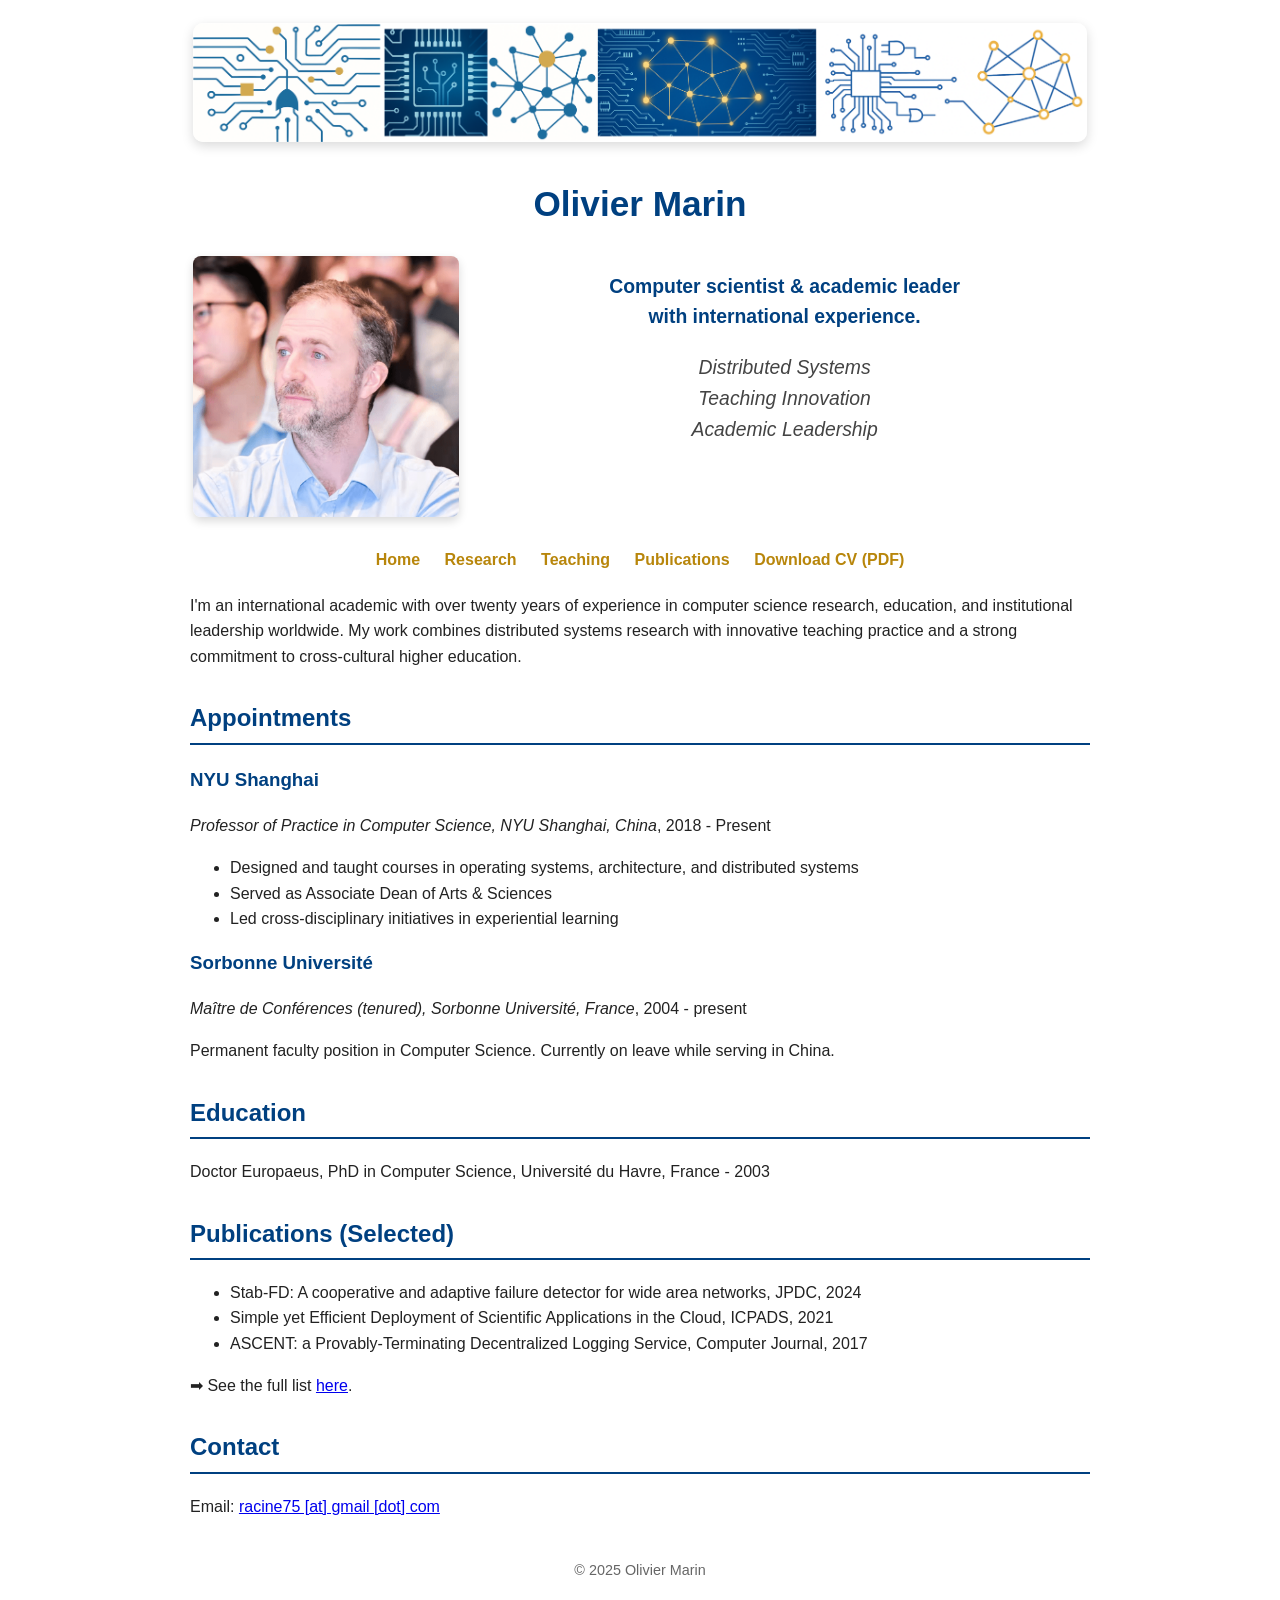
==== index.html @ efd32a75 "Add files via upload" ====
<!DOCTYPE html>
<html lang="en">
<head>
  <meta charset="UTF-8">
  <title>Olivier Marin – Resume</title>
  <link rel="stylesheet" href="style.css">
</head>
<body>
  <!-- Banner -->
  <table class="banner">
    <tr>
      <td>
        <img src="Pix/banner.png" alt="Olivier Marin" class="banner-img">
      </td>
    </tr>
  </table>

 <header>
  <h1>Olivier Marin</h1>

  <!-- Profile table -->
  <table class="profile-table">
    <tr>
      <td class="profile-pic">
        <img src="Pix/headshot.png" alt="Olivier Marin" class="portrait-img">
      </td>
      <td class="profile-text">
        <p class="tagline">Computer scientist & academic leader<br> with international experience.</p>
        <p> <em>Distributed Systems <br> Teaching Innovation <br> Academic Leadership</em></p>
      </td>
    </tr>
  </table>

</header>

  <nav>
    <a href="index.html">Home</a>
    <a href="research.html">Research</a>
    <a href="teaching.html">Teaching</a>
    <a href="publications.html">Publications</a>
    <a href="cv-olivier-marin.pdf">Download CV (PDF)</a>
  </nav>

  <main>

    <section>
      <p>
          I'm an international academic with over twenty years of experience in computer science
          research, education, and institutional leadership worldwide.
          My work combines distributed systems research with innovative teaching practice 
          and a strong commitment to cross-cultural higher education.
      </p>
    </section>

    <section>
      <h2>Appointments</h2>
      <article>
        <h3>NYU Shanghai</h3>
        <p><em>Professor of Practice in Computer Science, NYU Shanghai, China</em>, 2018 - Present</p>
        <ul>
          <li>Designed and taught courses in operating systems, architecture, and distributed systems</li>
          <li>Served as Associate Dean of Arts &amp; Sciences</li>
          <li>Led cross-disciplinary initiatives in experiential learning</li>
        </ul>
      </article>

      <article>
        <h3>Sorbonne Université</h3>
        <p><em>Maître de Conférences (tenured), Sorbonne Université, France</em>, 2004 - present</p>
        <p>Permanent faculty position in Computer Science. Currently on leave while serving in China.</p>
      </article>
    </section>

    <section>
      <h2>Education</h2>
      <p>Doctor Europaeus, PhD in Computer Science, Université du Havre, France - 2003</p>
    </section>

    <section>
      <h2>Publications (Selected)</h2>
      <ul>
        <li>Stab-FD: A cooperative and adaptive failure detector for wide area networks, JPDC, 2024</li>
        <li>Simple yet Efficient Deployment of Scientific Applications in the Cloud, ICPADS, 2021</li>
        <li>ASCENT: a Provably-Terminating Decentralized Logging Service, Computer Journal, 2017</li>
      </ul>
      <p>➡ See the full list <a href="http://publicationslist.org/olivier.marin">here</a>.</p>
    </section>

    <section>
      <h2>Contact</h2>
      <p>
        Email:
        <!-- visible, obfuscated text for users; link assembled by JS to avoid simple crawlers -->
        <a id="email-link" href="#">racine75 [at] gmail [dot] com</a>
        <noscript> (JavaScript is disabled; email shown as text to avoid scraping: racine75 [at] gmail [dot] com)</noscript>
      </p>
    </section>
  </main>

  <footer>
    <p>© 2025 Olivier Marin</p>
  </footer>

  <!-- Email obfuscation script: constructs a proper mailto link in the browser -->
  <script>
    (function() {
      var user = 'racine75';
      var domain = 'gmail.com';
      var el = document.getElementById('email-link');
      if (!el) return;
      // display obfuscated text to users
      el.textContent = user + ' [at] ' + domain.replace('.', ' [dot] ');
      // produce clickable mailto link
      el.href = 'mailto:' + user + '@' + domain;
      // optional: set rel attributes to be safe
      el.setAttribute('rel', 'noopener noreferrer');
    })();
  </script>
</body>
</html>
---- style.css ----
/* General layout */
body {
  font-family: "Helvetica Neue", Arial, sans-serif;
  background: #ffffff;
  color: #222;
  line-height: 1.6;
  max-width: 900px;
  margin: auto;
  padding: 20px;
}

/* Header */
header {
  text-align: center;
  margin-bottom: 20px;
}

header h1 {
  font-size: 2.2em;
  color: #004080; /* deep blue */
  margin-bottom: 0.2em;
}

header p {
  font-size: 1.1em;
  color: #444;
}

/* Navigation bar */
nav {
  text-align: center;
  margin: 20px 0;
}

nav a {
  margin: 0 10px;
  text-decoration: none;
  color: #b8860b; /* gold */
  font-weight: bold;
}

nav a:hover {
  text-decoration: underline;
}

/* Section titles */
h2 {
  color: #004080; /* blue */
  border-bottom: 2px solid #004080;
  padding-bottom: 5px;
  margin-top: 30px;
}

/* Subheadings */
h3 {
  color: #004080;
  margin-top: 15px;
}

/* Footer */
footer {
  text-align: center;
  font-size: 0.9em;
  margin-top: 40px;
  color: #666;
}

.pub-list {
  list-style-type: none;
  padding-left: 0;
}

.pub-list li {
  margin-bottom: 15px;
}

.pub-list a {
  color: #b8860b; /* gold */
  text-decoration: none;
}

.pub-list a:hover {
  text-decoration: underline;
}

/* Banner table */
.banner {
  width: 100%;
  text-align: center;
  margin-bottom: 20px;
  border: none;
}

.banner-img {
  max-width: 100%;
  height: auto;
  border-radius: 10px; /* soft corners */
  box-shadow: 0 4px 12px rgba(0,0,0,0.15);
}

/* Profile table */
.profile-table {
  width: 100%;
  margin: 20px auto;
  border: none;
}

.profile-pic {
  width: 30%;
  text-align: center;
  vertical-align: top;
}

.profile-pic img.portrait-img {
  max-width: 100%;
  height: auto;
  border-radius: 8px;
  box-shadow: 0 4px 10px rgba(0,0,0,0.15);
}

.profile-text {
  width: 70%;
  padding-left: 20px;
  vertical-align: top;
  font-size: 1.1em;
  color: #333;
}

.tagline {
  text-align: center;
  margin-top: 15px;
  font-weight: bold;
  color: #004080;
}
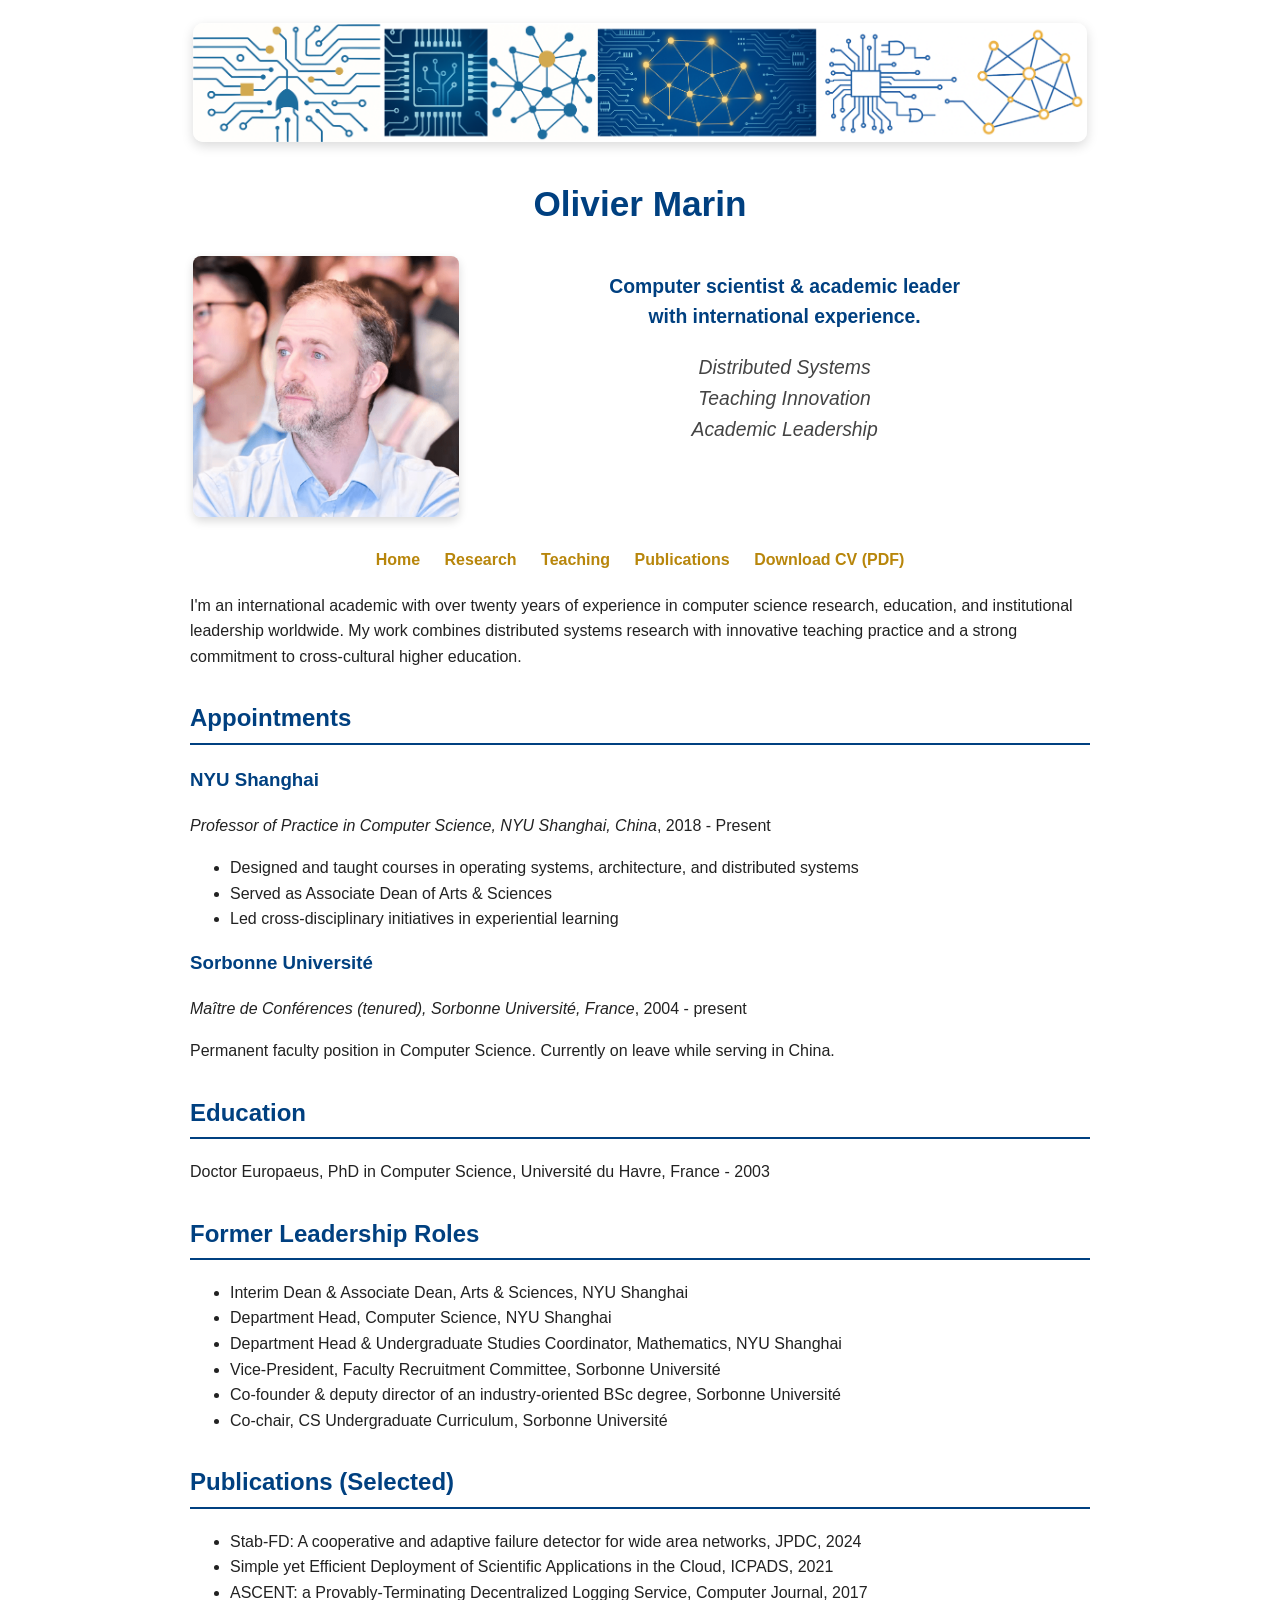
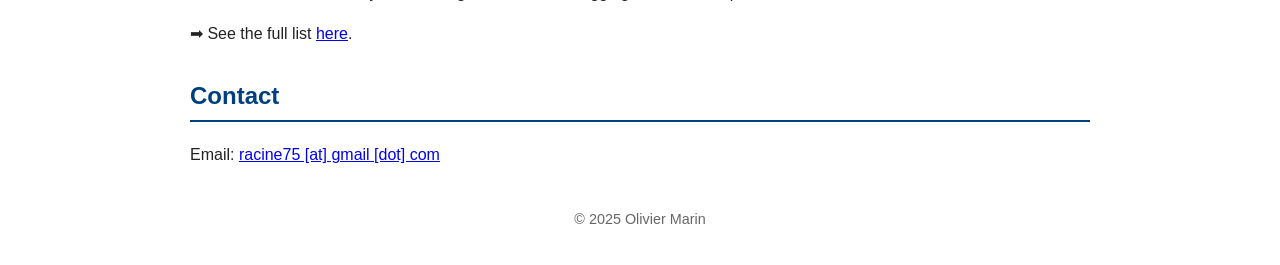
==== commit 8794a239: "Update index.html" ====
--- a/index.html
+++ b/index.html
@@ -77,6 +77,18 @@
     </section>
 
     <section>
+      <h2>Former Leadership Roles</h2>
+      <ul>
+        <li>Interim Dean & Associate Dean, Arts & Sciences, NYU Shanghai</li>
+        <li>Department Head, Computer Science, NYU Shanghai</li>
+        <li>Department Head & Undergraduate Studies Coordinator, Mathematics, NYU Shanghai</li>
+        <li>Vice-President, Faculty Recruitment Committee, Sorbonne Université</li>
+        <li>Co-founder & deputy director of an industry-oriented BSc degree, Sorbonne Université</li>
+        <li>Co-chair, CS Undergraduate Curriculum, Sorbonne Université</li>
+      </ul>
+    </section>
+
+    <section>
       <h2>Publications (Selected)</h2>
       <ul>
         <li>Stab-FD: A cooperative and adaptive failure detector for wide area networks, JPDC, 2024</li>
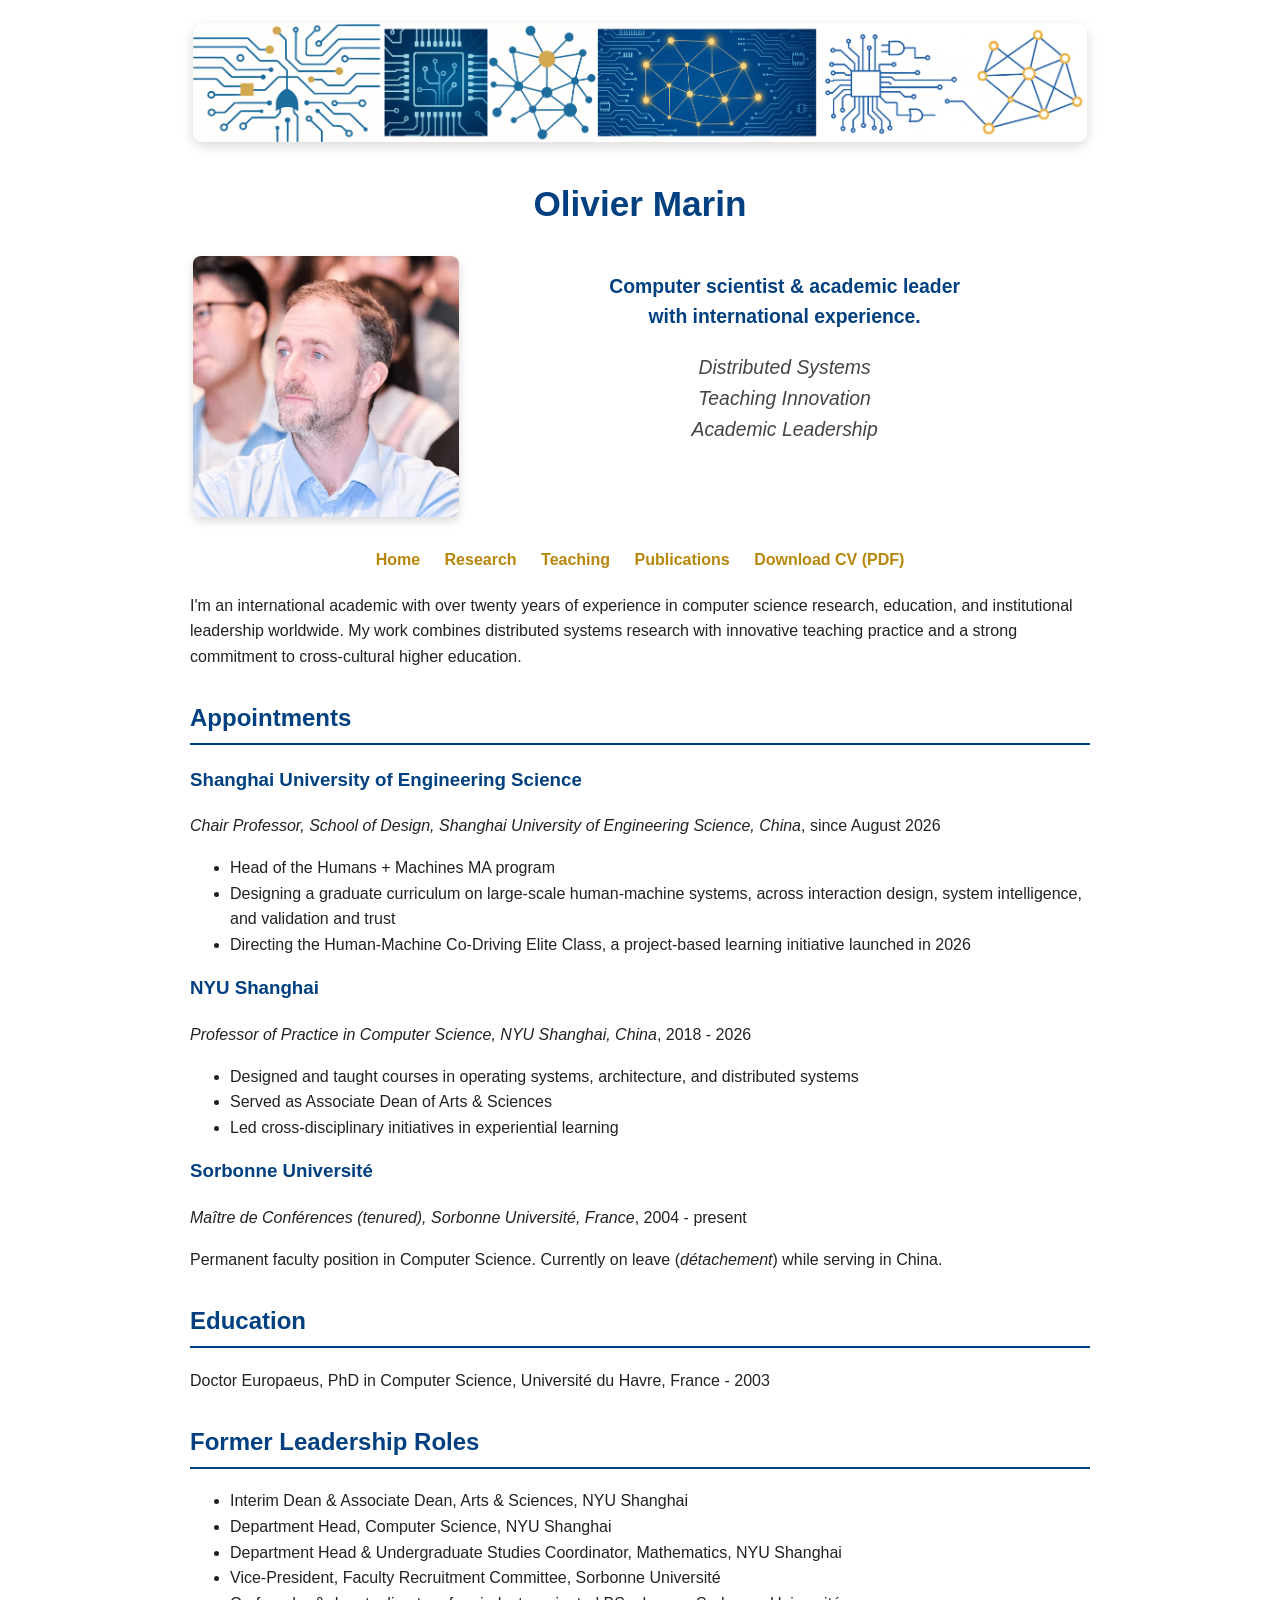
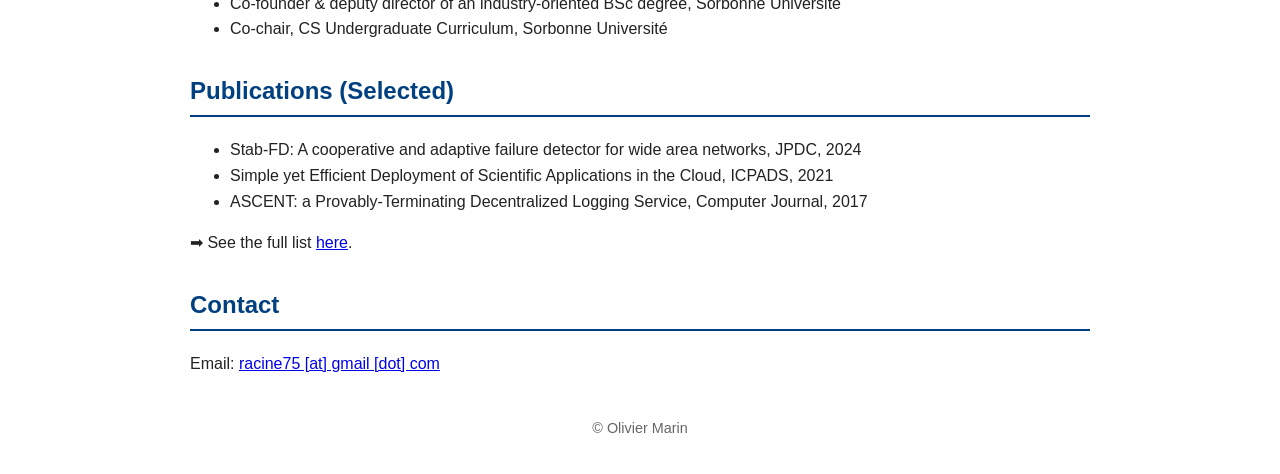
==== commit ef99471c: "Update: joined SUES" ====
--- a/index.html
+++ b/index.html
@@ -2,7 +2,7 @@
 <html lang="en">
 <head>
   <meta charset="UTF-8">
-  <title>Olivier Marin – Resume</title>
+  <title>Olivier Marin - Resume</title>
   <link rel="stylesheet" href="style.css">
 </head>
 <body>
@@ -55,8 +55,18 @@
     <section>
       <h2>Appointments</h2>
       <article>
+        <h3>Shanghai University of Engineering Science</h3>
+        <p><em>Chair Professor, School of Design, Shanghai University of Engineering Science, China</em>, since August 2026</p>
+        <ul>
+          <li>Head of the Humans + Machines MA program</li>
+          <li>Designing a graduate curriculum on large-scale human-machine systems, across interaction design, system intelligence, and validation and trust</li>
+          <li>Directing the Human-Machine Co-Driving Elite Class, a project-based learning initiative launched in 2026</li>
+        </ul>
+      </article>
+
+      <article>
         <h3>NYU Shanghai</h3>
-        <p><em>Professor of Practice in Computer Science, NYU Shanghai, China</em>, 2018 - Present</p>
+        <p><em>Professor of Practice in Computer Science, NYU Shanghai, China</em>, 2018 - 2026</p>
         <ul>
           <li>Designed and taught courses in operating systems, architecture, and distributed systems</li>
           <li>Served as Associate Dean of Arts &amp; Sciences</li>
@@ -67,7 +77,7 @@
       <article>
         <h3>Sorbonne Université</h3>
         <p><em>Maître de Conférences (tenured), Sorbonne Université, France</em>, 2004 - present</p>
-        <p>Permanent faculty position in Computer Science. Currently on leave while serving in China.</p>
+        <p>Permanent faculty position in Computer Science. Currently on leave (<em>détachement</em>) while serving in China.</p>
       </article>
     </section>
 
@@ -110,7 +120,7 @@
   </main>
 
   <footer>
-    <p>© 2025 Olivier Marin</p>
+    <p>© Olivier Marin</p>
   </footer>
 
   <!-- Email obfuscation script: constructs a proper mailto link in the browser -->
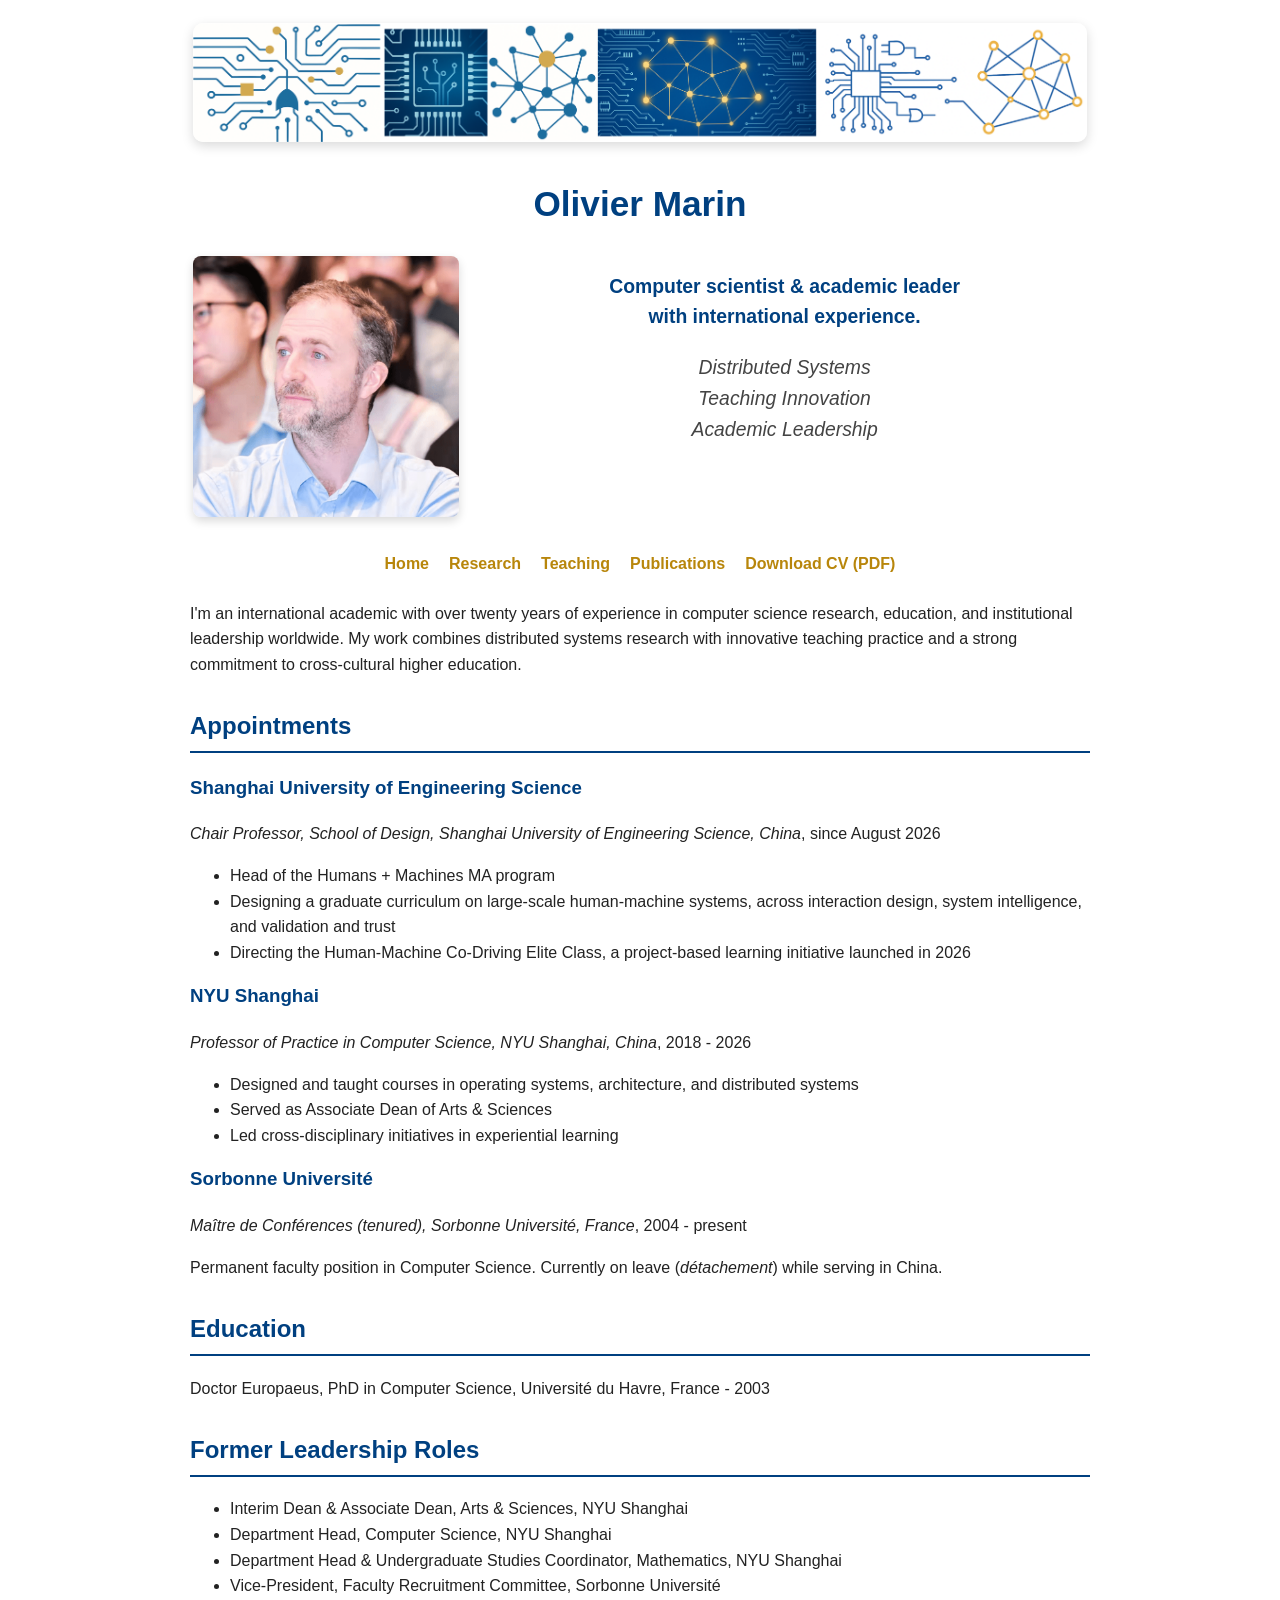
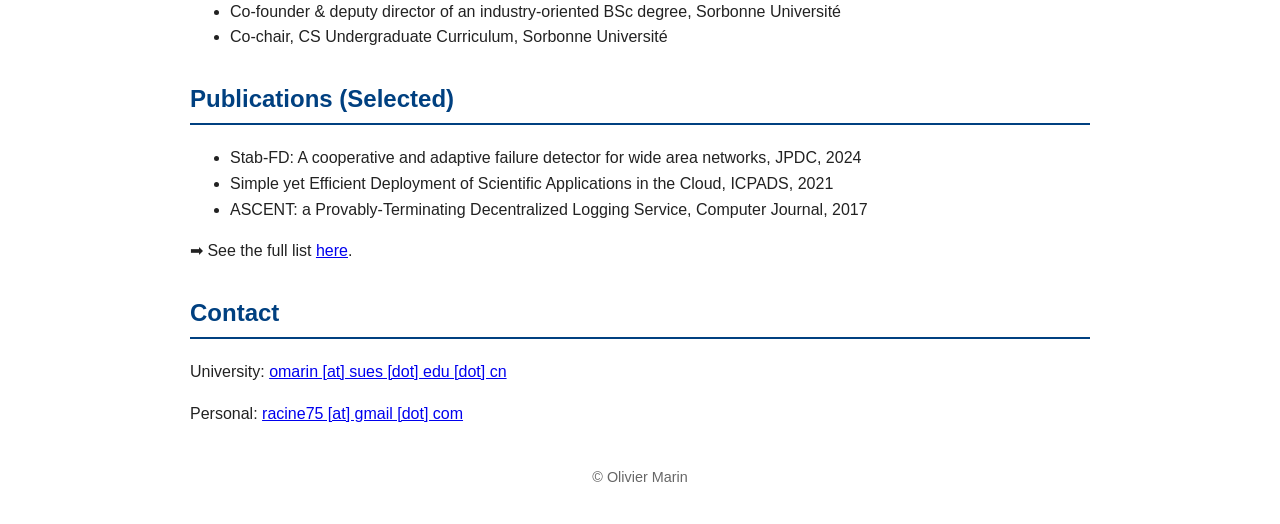
==== commit 7c9b5831: "Add viewport and social preview metadata; responsive layout; SUES contact" ====
--- a/index.html
+++ b/index.html
@@ -2,7 +2,18 @@
 <html lang="en">
 <head>
   <meta charset="UTF-8">
+  <meta name="viewport" content="width=device-width, initial-scale=1">
   <title>Olivier Marin - Resume</title>
+  <meta name="description" content="Chair Professor at the School of Design, Shanghai University of Engineering Science, and head of the Humans + Machines MA program. Distributed systems researcher with over twenty years of international experience.">
+  <meta property="og:type" content="website">
+  <meta property="og:site_name" content="Olivier Marin">
+  <meta property="og:title" content="Olivier Marin">
+  <meta property="og:description" content="Chair Professor at the School of Design, Shanghai University of Engineering Science, and head of the Humans + Machines MA program. Distributed systems researcher with over twenty years of international experience.">
+  <meta property="og:url" content="https://olivier-marin.github.io/">
+  <meta property="og:image" content="https://olivier-marin.github.io/Pix/og-image.png">
+  <meta property="og:image:width" content="1200">
+  <meta property="og:image:height" content="630">
+  <meta name="twitter:card" content="summary_large_image">
   <link rel="stylesheet" href="style.css">
 </head>
 <body>
@@ -111,9 +122,14 @@
     <section>
       <h2>Contact</h2>
       <p>
-        Email:
+        University:
         <!-- visible, obfuscated text for users; link assembled by JS to avoid simple crawlers -->
-        <a id="email-link" href="#">racine75 [at] gmail [dot] com</a>
+        <a id="email-sues" href="#">omarin [at] sues [dot] edu [dot] cn</a>
+        <noscript> (JavaScript is disabled; email shown as text to avoid scraping: omarin [at] sues [dot] edu [dot] cn)</noscript>
+      </p>
+      <p>
+        Personal:
+        <a id="email-personal" href="#">racine75 [at] gmail [dot] com</a>
         <noscript> (JavaScript is disabled; email shown as text to avoid scraping: racine75 [at] gmail [dot] com)</noscript>
       </p>
     </section>
@@ -123,19 +139,20 @@
     <p>© Olivier Marin</p>
   </footer>
 
-  <!-- Email obfuscation script: constructs a proper mailto link in the browser -->
+  <!-- Email obfuscation script: constructs proper mailto links in the browser -->
   <script>
     (function() {
-      var user = 'racine75';
-      var domain = 'gmail.com';
-      var el = document.getElementById('email-link');
-      if (!el) return;
-      // display obfuscated text to users
-      el.textContent = user + ' [at] ' + domain.replace('.', ' [dot] ');
-      // produce clickable mailto link
-      el.href = 'mailto:' + user + '@' + domain;
-      // optional: set rel attributes to be safe
-      el.setAttribute('rel', 'noopener noreferrer');
+      // replace() with a string argument only swaps the FIRST match, which breaks
+      // multi-dot domains such as sues.edu.cn; the global regex handles both.
+      function wire(id, user, domain) {
+        var el = document.getElementById(id);
+        if (!el) return;
+        el.textContent = user + ' [at] ' + domain.replace(/\./g, ' [dot] ');
+        el.href = 'mailto:' + user + '@' + domain;
+        el.setAttribute('rel', 'noopener noreferrer');
+      }
+      wire('email-sues', 'omarin', 'sues.edu.cn');
+      wire('email-personal', 'racine75', 'gmail.com');
     })();
   </script>
 </body>
--- a/style.css
+++ b/style.css
@@ -132,3 +132,58 @@
   font-weight: bold;
   color: #004080;
 }
+
+/* Images never overflow their container */
+img {
+  max-width: 100%;
+  height: auto;
+}
+
+/* Nav wraps instead of overflowing on narrow screens */
+nav {
+  display: flex;
+  flex-wrap: wrap;
+  justify-content: center;
+}
+
+nav a {
+  padding: 4px 0;
+}
+
+/* Small screens: the layout tables collapse to a single column */
+@media (max-width: 640px) {
+  body {
+    padding: 14px;
+  }
+
+  header h1 {
+    font-size: 1.7em;
+  }
+
+  .profile-table,
+  .profile-table tbody,
+  .profile-table tr,
+  .profile-table td {
+    display: block;
+    width: 100%;
+  }
+
+  .profile-pic {
+    width: 100%;
+    margin-bottom: 15px;
+  }
+
+  .profile-pic img.portrait-img {
+    max-width: 55%;
+  }
+
+  .profile-text {
+    width: 100%;
+    padding-left: 0;
+    text-align: center;
+  }
+
+  .banner-img {
+    border-radius: 6px;
+  }
+}
